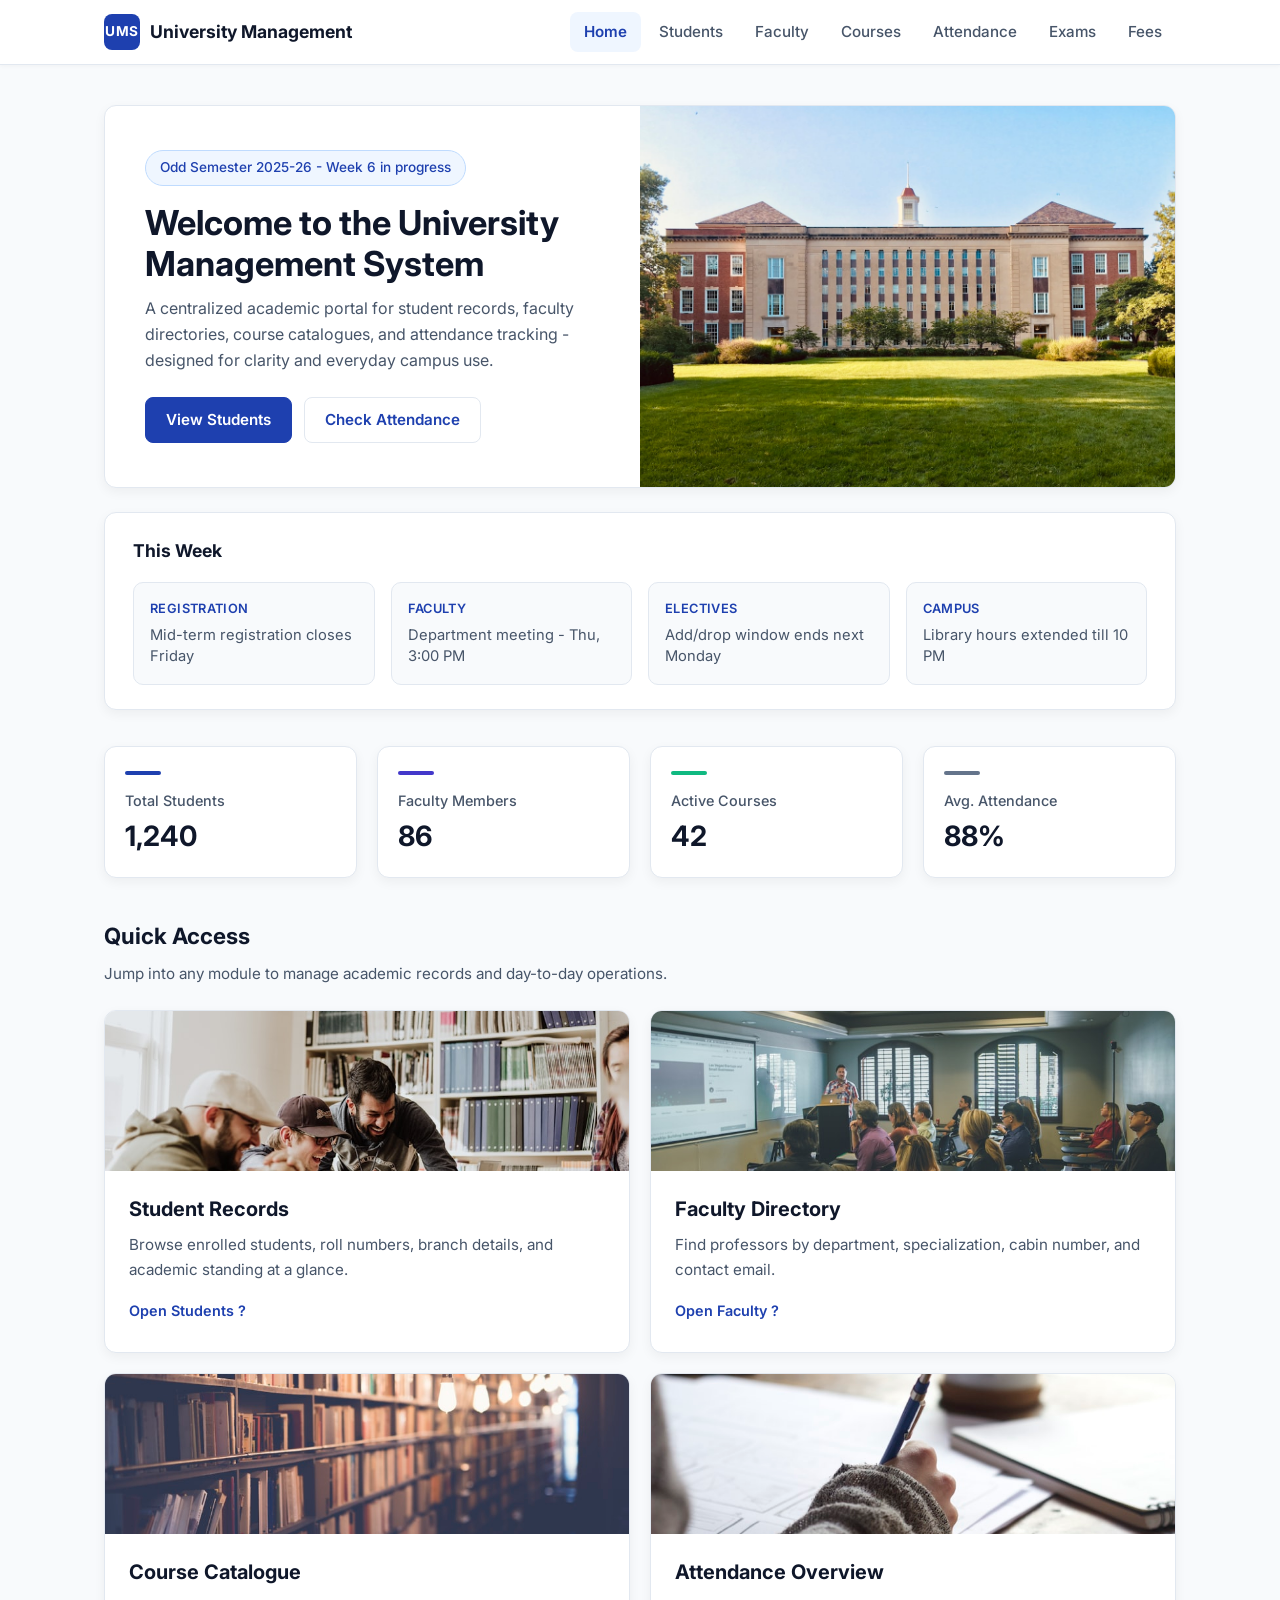
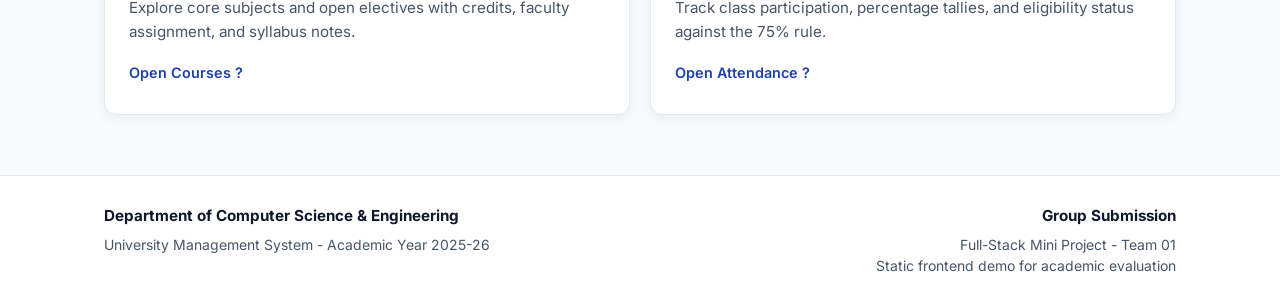
==== index.html @ fd05552b "feat(ui): add layout, home, student records, and placeholders" ====
<!DOCTYPE html>
<html lang="en">
<head>
  <meta charset="UTF-8">
  <meta name="viewport" content="width=device-width, initial-scale=1.0">
  <title>Home | University Management System</title>
  <link rel="stylesheet" href="css/style.css">
</head>
<body>

  <header class="navbar">
    <div class="container">
      <a href="index.html" class="brand">
        <span class="brand-mark">UMS</span>
        <span>University Management</span>
      </a>
      <nav class="nav-links" aria-label="Main navigation">
        <a href="index.html" class="active">Home</a>
        <a href="students.html">Students</a>
        <a href="faculty.html">Faculty</a>
        <a href="courses.html">Courses</a>
        <a href="attendance.html">Attendance</a>
        <a href="exams.html">Exams</a>
        <a href="fees.html">Fees</a>
      </nav>
    </div>
  </header>

  <main class="page-content">
    <div class="container">

      <section class="hero">
        <div class="hero-copy">
          <span class="hero-notice">Odd Semester 2025-26 - Week 6 in progress</span>
          <h1>Welcome to the University Management System</h1>
          <p>
            A centralized academic portal for student records, faculty directories,
            course catalogues, and attendance tracking - designed for clarity and
            everyday campus use.
          </p>
          <div class="hero-actions">
            <a href="students.html" class="btn btn-primary">View Students</a>
            <a href="attendance.html" class="btn btn-secondary">Check Attendance</a>
          </div>
        </div>
        <div class="hero-media">
          <img src="images/campus-hero.jpg" alt="University campus buildings on a sunny day">
        </div>
      </section>

      <section class="week-strip" aria-label="This week highlights">
        <h3>This Week</h3>
        <div class="week-grid">
          <article class="week-item">
            <p class="week-label">Registration</p>
            <p class="week-text">Mid-term registration closes Friday</p>
          </article>
          <article class="week-item">
            <p class="week-label">Faculty</p>
            <p class="week-text">Department meeting - Thu, 3:00 PM</p>
          </article>
          <article class="week-item">
            <p class="week-label">Electives</p>
            <p class="week-text">Add/drop window ends next Monday</p>
          </article>
          <article class="week-item">
            <p class="week-label">Campus</p>
            <p class="week-text">Library hours extended till 10 PM</p>
          </article>
        </div>
      </section>

      <section class="metrics" aria-label="Key statistics">
        <article class="metric-card">
          <span class="accent"></span>
          <p class="label">Total Students</p>
          <p class="value">1,240</p>
        </article>
        <article class="metric-card">
          <span class="accent indigo"></span>
          <p class="label">Faculty Members</p>
          <p class="value">86</p>
        </article>
        <article class="metric-card">
          <span class="accent mint"></span>
          <p class="label">Active Courses</p>
          <p class="value">42</p>
        </article>
        <article class="metric-card">
          <span class="accent slate"></span>
          <p class="label">Avg. Attendance</p>
          <p class="value">88%</p>
        </article>
      </section>

      <section>
        <h2 class="section-title">Quick Access</h2>
        <p class="section-desc">Jump into any module to manage academic records and day-to-day operations.</p>

        <div class="feature-grid">
          <a href="students.html" class="feature-card">
            <div class="feature-image">
              <img src="images/feature-students.jpg" alt="Students collaborating on campus">
            </div>
            <div class="feature-body">
              <h3>Student Records</h3>
              <p>Browse enrolled students, roll numbers, branch details, and academic standing at a glance.</p>
              <span class="link">Open Students ?</span>
            </div>
          </a>
          <a href="faculty.html" class="feature-card">
            <div class="feature-image">
              <img src="images/feature-faculty.jpg" alt="Faculty teaching in a lecture hall">
            </div>
            <div class="feature-body">
              <h3>Faculty Directory</h3>
              <p>Find professors by department, specialization, cabin number, and contact email.</p>
              <span class="link">Open Faculty ?</span>
            </div>
          </a>
          <a href="courses.html" class="feature-card">
            <div class="feature-image">
              <img src="images/feature-courses.jpg" alt="Open books and study materials">
            </div>
            <div class="feature-body">
              <h3>Course Catalogue</h3>
              <p>Explore core subjects and open electives with credits, faculty assignment, and syllabus notes.</p>
              <span class="link">Open Courses ?</span>
            </div>
          </a>
          <a href="attendance.html" class="feature-card">
            <div class="feature-image">
              <img src="images/feature-attendance.jpg" alt="Student taking notes during a lecture">
            </div>
            <div class="feature-body">
              <h3>Attendance Overview</h3>
              <p>Track class participation, percentage tallies, and eligibility status against the 75% rule.</p>
              <span class="link">Open Attendance ?</span>
            </div>
          </a>
        </div>
      </section>

    </div>
  </main>

  <footer class="footer">
    <div class="container">
      <div>
        <h4>Department of Computer Science &amp; Engineering</h4>
        <p>University Management System - Academic Year 2025-26</p>
      </div>
      <div class="footer-meta">
        <h4>Group Submission</h4>
        <p>Full-Stack Mini Project - Team 01</p>
        <p>Static frontend demo for academic evaluation</p>
      </div>
    </div>
  </footer>

</body>
</html>
---- css/style.css ----
@import url('https://fonts.googleapis.com/css2?family=Inter:wght@400;500;600;700&display=swap');

* {
  margin: 0;
  padding: 0;
  box-sizing: border-box;
}

body {
  font-family: 'Inter', system-ui, -apple-system, sans-serif;
  background-color: #f8fafc;
  color: #475569;
  font-size: 1rem;
  line-height: 1.6;
  min-height: 100vh;
  display: flex;
  flex-direction: column;
}

a {
  text-decoration: none;
  color: inherit;
}

ul {
  list-style: none;
}

img {
  max-width: 100%;
  display: block;
}

.container {
  width: 100%;
  max-width: 1120px;
  margin: 0 auto;
  padding: 0 24px;
}

.page-content {
  flex: 1;
  padding: 40px 0 60px;
}

.navbar {
  background-color: #ffffff;
  border-bottom: 1px solid #e2e8f0;
  box-shadow: 0 1px 4px rgba(0, 0, 0, 0.04);
  position: sticky;
  top: 0;
  z-index: 100;
}

.navbar .container {
  display: flex;
  align-items: center;
  justify-content: space-between;
  min-height: 64px;
  gap: 16px;
}

.brand {
  display: flex;
  align-items: center;
  gap: 10px;
  font-weight: 700;
  font-size: 1.1rem;
  color: #0f172a;
}

.brand-mark {
  display: inline-flex;
  align-items: center;
  justify-content: center;
  width: 36px;
  height: 36px;
  background-color: #1e40af;
  color: #ffffff;
  border-radius: 8px;
  font-size: 0.85rem;
  font-weight: 700;
  letter-spacing: 0.5px;
}

.nav-links {
  display: flex;
  align-items: center;
  gap: 4px;
  flex-wrap: wrap;
}

.nav-links a {
  padding: 8px 14px;
  border-radius: 8px;
  font-size: 0.95rem;
  font-weight: 500;
  color: #475569;
  transition: background-color 0.2s ease, color 0.2s ease;
}

.nav-links a:hover {
  background-color: #f1f5f9;
  color: #1e40af;
}

.nav-links a.active {
  background-color: #eff6ff;
  color: #1e40af;
  font-weight: 600;
}

.page-header {
  margin-bottom: 32px;
}

.page-header h1 {
  font-size: 2.1rem;
  font-weight: 700;
  color: #0f172a;
  line-height: 1.25;
  margin-bottom: 8px;
}

.page-header .subtitle {
  font-size: 1rem;
  color: #475569;
  max-width: 640px;
}

.page-header .meta {
  margin-top: 10px;
  font-size: 0.95rem;
  color: #475569;
}

.page-header .meta strong {
  color: #0f172a;
}

.hero {
  background-color: #ffffff;
  border: 1px solid #e2e8f0;
  border-radius: 12px;
  box-shadow: 0 4px 12px rgba(0, 0, 0, 0.05);
  padding: 0;
  margin-bottom: 24px;
  display: grid;
  grid-template-columns: 1fr 1fr;
  gap: 0;
  align-items: stretch;
  overflow: hidden;
}

.hero-copy {
  padding: 44px 40px;
  display: flex;
  flex-direction: column;
  justify-content: center;
}

.hero h1 {
  font-size: 2.15rem;
  font-weight: 700;
  color: #0f172a;
  line-height: 1.2;
  margin-bottom: 12px;
}

.hero-copy > p {
  font-size: 1rem;
  color: #475569;
  margin-bottom: 24px;
  max-width: 480px;
}

.hero-notice {
  display: inline-block;
  background-color: #eff6ff;
  color: #1e40af;
  border: 1px solid #bfdbfe;
  border-radius: 20px;
  padding: 6px 14px;
  font-size: 0.85rem;
  font-weight: 500;
  margin-bottom: 16px;
  width: fit-content;
}

.hero-actions {
  display: flex;
  flex-wrap: wrap;
  gap: 12px;
}

.hero-media {
  min-height: 340px;
  height: 100%;
  overflow: hidden;
  background-color: #e2e8f0;
}

.hero-media img {
  width: 100%;
  height: 100%;
  min-height: 340px;
  object-fit: cover;
  display: block;
}

.week-strip {
  background-color: #ffffff;
  border: 1px solid #e2e8f0;
  border-radius: 12px;
  box-shadow: 0 4px 12px rgba(0, 0, 0, 0.05);
  padding: 24px 28px;
  margin-bottom: 36px;
}

.week-strip h3 {
  font-size: 1.1rem;
  color: #0f172a;
  margin-bottom: 16px;
}

.week-grid {
  display: grid;
  grid-template-columns: repeat(4, 1fr);
  gap: 16px;
}

.week-item {
  background-color: #f8fafc;
  border: 1px solid #e2e8f0;
  border-radius: 10px;
  padding: 16px;
}

.week-label {
  font-size: 0.8rem;
  font-weight: 600;
  color: #1e40af;
  margin-bottom: 6px;
  text-transform: uppercase;
  letter-spacing: 0.03em;
}

.week-text {
  font-size: 0.92rem;
  color: #475569;
  line-height: 1.45;
}

.page-banner {
  width: 100%;
  height: 200px;
  border-radius: 12px;
  overflow: hidden;
  border: 1px solid #e2e8f0;
  box-shadow: 0 4px 12px rgba(0, 0, 0, 0.05);
  margin-bottom: 28px;
}

.page-banner img {
  width: 100%;
  height: 100%;
  object-fit: cover;
}

.btn {
  display: inline-block;
  padding: 10px 20px;
  border-radius: 8px;
  font-size: 0.95rem;
  font-weight: 600;
  border: 1px solid transparent;
  cursor: pointer;
  transition: background-color 0.2s ease, border-color 0.2s ease, color 0.2s ease;
}

.btn-primary {
  background-color: #1e40af;
  color: #ffffff;
  border-color: #1e40af;
}

.btn-primary:hover {
  background-color: #1e3a8a;
  border-color: #1e3a8a;
}

.btn-secondary {
  background-color: #ffffff;
  color: #1e40af;
  border-color: #e2e8f0;
}

.btn-secondary:hover {
  background-color: #f8fafc;
  border-color: #4338ca;
  color: #4338ca;
}

.metrics {
  display: grid;
  grid-template-columns: repeat(4, 1fr);
  gap: 20px;
  margin-bottom: 40px;
}

.metric-card {
  background-color: #ffffff;
  border: 1px solid #e2e8f0;
  border-radius: 12px;
  box-shadow: 0 4px 12px rgba(0, 0, 0, 0.05);
  padding: 24px 20px;
}

.metric-card .label {
  font-size: 0.9rem;
  color: #475569;
  margin-bottom: 8px;
  font-weight: 500;
}

.metric-card .value {
  font-size: 1.75rem;
  font-weight: 700;
  color: #0f172a;
  line-height: 1.2;
}

.metric-card .accent {
  display: block;
  width: 36px;
  height: 4px;
  border-radius: 4px;
  background-color: #1e40af;
  margin-bottom: 14px;
}

.metric-card .accent.indigo {
  background-color: #4338ca;
}

.metric-card .accent.mint {
  background-color: #10b981;
}

.metric-card .accent.slate {
  background-color: #64748b;
}

.section-title {
  font-size: 1.4rem;
  font-weight: 700;
  color: #0f172a;
  margin-bottom: 8px;
}

.section-desc {
  font-size: 0.95rem;
  color: #475569;
  margin-bottom: 24px;
}

.feature-grid {
  display: grid;
  grid-template-columns: repeat(2, 1fr);
  gap: 20px;
}

.feature-card {
  background-color: #ffffff;
  border: 1px solid #e2e8f0;
  border-radius: 12px;
  box-shadow: 0 4px 12px rgba(0, 0, 0, 0.05);
  overflow: hidden;
  transition: border-color 0.2s ease, box-shadow 0.2s ease;
}

.feature-card:hover {
  border-color: #bfdbfe;
  box-shadow: 0 6px 16px rgba(30, 64, 175, 0.08);
}

.feature-card .feature-image {
  width: 100%;
  height: 160px;
  overflow: hidden;
}

.feature-card .feature-image img {
  width: 100%;
  height: 100%;
  object-fit: cover;
}

.feature-card .feature-body {
  padding: 22px 24px 28px;
}

.feature-card h3 {
  font-size: 1.25rem;
  color: #0f172a;
  margin-bottom: 8px;
}

.feature-card p {
  font-size: 0.95rem;
  color: #475569;
  margin-bottom: 16px;
}

.feature-card .link {
  font-size: 0.9rem;
  font-weight: 600;
  color: #1e40af;
}

.feature-card:hover .link {
  color: #4338ca;
}

.card-grid {
  display: grid;
  grid-template-columns: repeat(auto-fit, minmax(260px, 1fr));
  gap: 20px;
}

.profile-card {
  background-color: #ffffff;
  border: 1px solid #e2e8f0;
  border-radius: 12px;
  box-shadow: 0 4px 12px rgba(0, 0, 0, 0.05);
  padding: 28px 24px;
}

.profile-avatar {
  width: 88px;
  height: 88px;
  border-radius: 50%;
  overflow: hidden;
  border: 3px solid #eff6ff;
  margin-bottom: 16px;
}

.profile-avatar img {
  width: 100%;
  height: 100%;
  object-fit: cover;
}

.profile-card h3 {
  font-size: 1.2rem;
  color: #0f172a;
  margin-bottom: 4px;
}

.profile-card .designation {
  font-size: 0.9rem;
  font-weight: 600;
  color: #4338ca;
  margin-bottom: 12px;
}

.profile-card .detail {
  font-size: 0.9rem;
  color: #475569;
  margin-bottom: 6px;
}

.profile-card .detail strong {
  color: #0f172a;
  font-weight: 500;
}

.course-section {
  margin-bottom: 40px;
}

.course-section h2 {
  font-size: 1.35rem;
  color: #0f172a;
  margin-bottom: 6px;
}

.course-section .section-desc {
  margin-bottom: 20px;
}

.course-grid {
  display: grid;
  grid-template-columns: repeat(auto-fit, minmax(300px, 1fr));
  gap: 20px;
}

.course-card {
  background-color: #ffffff;
  border: 1px solid #e2e8f0;
  border-radius: 12px;
  box-shadow: 0 4px 12px rgba(0, 0, 0, 0.05);
  overflow: hidden;
  display: flex;
  flex-direction: column;
}

.course-card .course-image {
  width: 100%;
  height: 150px;
  overflow: hidden;
}

.course-card .course-image img {
  width: 100%;
  height: 100%;
  object-fit: cover;
}

.course-card .course-body {
  padding: 20px 24px 24px;
  display: flex;
  flex-direction: column;
  gap: 10px;
}

.course-code {
  display: inline-block;
  background-color: #eff6ff;
  color: #1e40af;
  font-size: 0.8rem;
  font-weight: 600;
  padding: 4px 10px;
  border-radius: 20px;
  width: fit-content;
}

.person-cell {
  display: flex;
  align-items: center;
  gap: 12px;
}

.person-thumb {
  width: 36px;
  height: 36px;
  border-radius: 50%;
  object-fit: cover;
  border: 2px solid #e2e8f0;
  flex-shrink: 0;
}

.highlight-box.with-image {
  display: grid;
  grid-template-columns: 1fr 220px;
  gap: 24px;
  align-items: center;
  padding: 0;
  overflow: hidden;
}

.highlight-box.with-image .highlight-content {
  padding: 24px 28px;
}

.highlight-box.with-image .highlight-image {
  height: 100%;
  min-height: 180px;
}

.highlight-box.with-image .highlight-image img {
  width: 100%;
  height: 100%;
  object-fit: cover;
}

.course-card h3 {
  font-size: 1.2rem;
  color: #0f172a;
}

.course-meta {
  display: flex;
  flex-wrap: wrap;
  gap: 10px 16px;
  font-size: 0.9rem;
  color: #475569;
}

.course-meta span {
  font-weight: 500;
  color: #0f172a;
}

.course-card .syllabus {
  font-size: 0.95rem;
  color: #475569;
  line-height: 1.55;
  margin-top: 4px;
}

.highlight-box {
  background-color: #ffffff;
  border: 1px solid #e2e8f0;
  border-radius: 12px;
  box-shadow: 0 4px 12px rgba(0, 0, 0, 0.05);
  padding: 24px 28px;
  margin-bottom: 32px;
}

.highlight-box h2 {
  font-size: 1.25rem;
  color: #0f172a;
  margin-bottom: 8px;
}

.highlight-box p {
  font-size: 0.95rem;
  color: #475569;
  max-width: 720px;
}

.highlight-box .rule {
  margin-top: 12px;
  font-weight: 600;
  color: #1e40af;
  font-size: 0.95rem;
}

.table-wrap {
  background-color: #ffffff;
  border: 1px solid #e2e8f0;
  border-radius: 12px;
  box-shadow: 0 4px 12px rgba(0, 0, 0, 0.05);
  overflow-x: auto;
}

table {
  width: 100%;
  border-collapse: collapse;
  font-size: 0.95rem;
}

thead {
  background-color: #f1f5f9;
}

th {
  text-align: left;
  padding: 12px 16px;
  font-weight: 600;
  color: #0f172a;
  font-size: 0.9rem;
  border-bottom: 1px solid #e2e8f0;
  white-space: nowrap;
}

td {
  padding: 12px 16px;
  border-bottom: 1px solid #e2e8f0;
  color: #475569;
  vertical-align: middle;
}

tbody tr:last-child td {
  border-bottom: none;
}

tbody tr:hover {
  background-color: #f8fafc;
}

.badge {
  display: inline-block;
  padding: 4px 10px;
  border-radius: 20px;
  font-size: 0.8rem;
  font-weight: 600;
  white-space: nowrap;
}

.badge-green {
  background-color: #d1fae5;
  color: #065f46;
}

.badge-blue {
  background-color: #dbeafe;
  color: #1e40af;
}

.badge-indigo {
  background-color: #e0e7ff;
  color: #3730a3;
}

.badge-amber {
  background-color: #fef3c7;
  color: #92400e;
}

.badge-red {
  background-color: #fee2e2;
  color: #991b1b;
}

.footer {
  background-color: #ffffff;
  border-top: 1px solid #e2e8f0;
  padding: 28px 0;
  margin-top: auto;
}

.footer .container {
  display: flex;
  flex-wrap: wrap;
  justify-content: space-between;
  gap: 16px;
  align-items: flex-start;
}

.footer h4 {
  font-size: 0.95rem;
  color: #0f172a;
  margin-bottom: 6px;
}

.footer p {
  font-size: 0.875rem;
  color: #475569;
  line-height: 1.5;
}

.footer-meta {
  text-align: right;
}

/* ---- Placeholder Modules (Exams / Fees) ---- */
.placeholder-card {
  background-color: #ffffff;
  border: 1px solid #e2e8f0;
  border-radius: 12px;
  box-shadow: 0 4px 12px rgba(0, 0, 0, 0.05);
  padding: 32px 28px;
}

.placeholder-status {
  display: flex;
  flex-wrap: wrap;
  align-items: center;
  gap: 12px;
  margin-bottom: 18px;
}

.assigned-badge {
  display: inline-block;
  padding: 4px 12px;
  border-radius: 20px;
  font-size: 0.8rem;
  font-weight: 600;
  background-color: #eff6ff;
  color: #1e40af;
  border: 1px solid #bfdbfe;
}

.placeholder-desc {
  font-size: 1rem;
  color: #475569;
  line-height: 1.6;
  max-width: 720px;
  margin-bottom: 28px;
}

.placeholder-heading {
  font-size: 1.25rem;
  font-weight: 700;
  color: #0f172a;
  margin-bottom: 16px;
}

.wireframe-grid {
  display: grid;
  grid-template-columns: repeat(3, 1fr);
  gap: 16px;
}

.wireframe-box {
  background-color: #f8fafc;
  border: 2px dashed #cbd5e1;
  border-radius: 10px;
  padding: 22px 18px;
  min-height: 140px;
}

.wireframe-box h3 {
  font-size: 1.05rem;
  font-weight: 600;
  color: #0f172a;
  margin-bottom: 8px;
}

.wireframe-box p {
  font-size: 0.9rem;
  color: #64748b;
  line-height: 1.5;
}

/* ---- Responsive ---- */
@media (max-width: 960px) {
  .metrics {
    grid-template-columns: repeat(2, 1fr);
  }

  .hero {
    grid-template-columns: 1fr;
  }

  .hero-copy {
    padding: 32px 28px;
    order: 2;
  }

  .hero-media {
    min-height: 220px;
    order: 1;
  }

  .hero-media img {
    min-height: 220px;
  }

  .hero h1 {
    font-size: 2rem;
  }

  .week-grid {
    grid-template-columns: repeat(2, 1fr);
  }

  .wireframe-grid {
    grid-template-columns: repeat(2, 1fr);
  }

  .highlight-box.with-image {
    grid-template-columns: 1fr;
  }

  .highlight-box.with-image .highlight-image {
    min-height: 160px;
    order: -1;
  }
}

@media (max-width: 720px) {
  .navbar .container {
    flex-direction: column;
    align-items: flex-start;
    padding-top: 14px;
    padding-bottom: 14px;
  }

  .nav-links {
    width: 100%;
  }

  .nav-links a {
    padding: 8px 10px;
    font-size: 0.9rem;
  }

  .page-header h1 {
    font-size: 1.85rem;
  }

  .hero h1 {
    font-size: 1.85rem;
  }

  .hero-copy {
    padding: 28px 22px;
  }

  .feature-grid {
    grid-template-columns: 1fr;
  }

  .metrics {
    grid-template-columns: 1fr;
  }

  .week-grid {
    grid-template-columns: 1fr;
  }

  .wireframe-grid {
    grid-template-columns: 1fr;
  }

  .placeholder-card {
    padding: 24px 18px;
  }

  .footer .container {
    flex-direction: column;
  }

  .footer-meta {
    text-align: left;
  }

  .page-content {
    padding: 28px 0 48px;
  }
}

@media (max-width: 480px) {
  .container {
    padding: 0 16px;
  }

  .hero-actions {
    flex-direction: column;
  }

  .hero-actions .btn {
    text-align: center;
  }
}
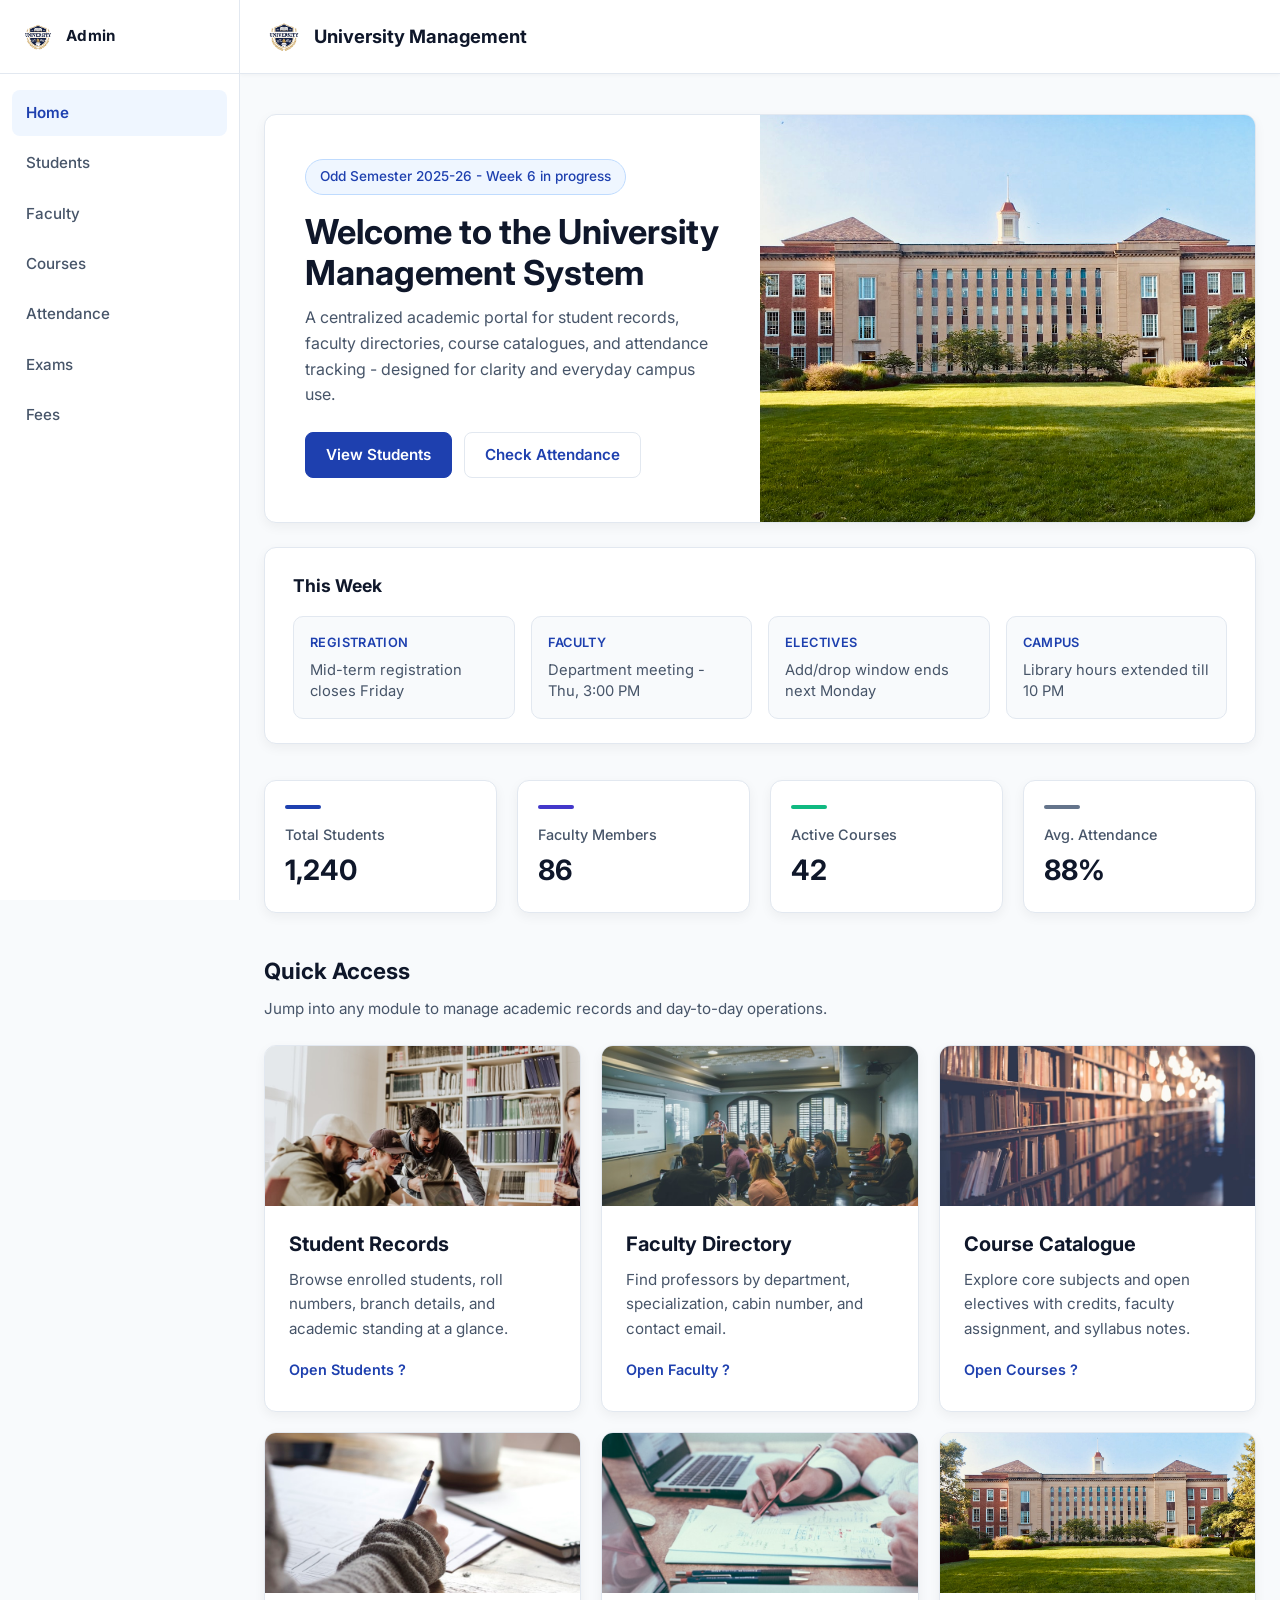
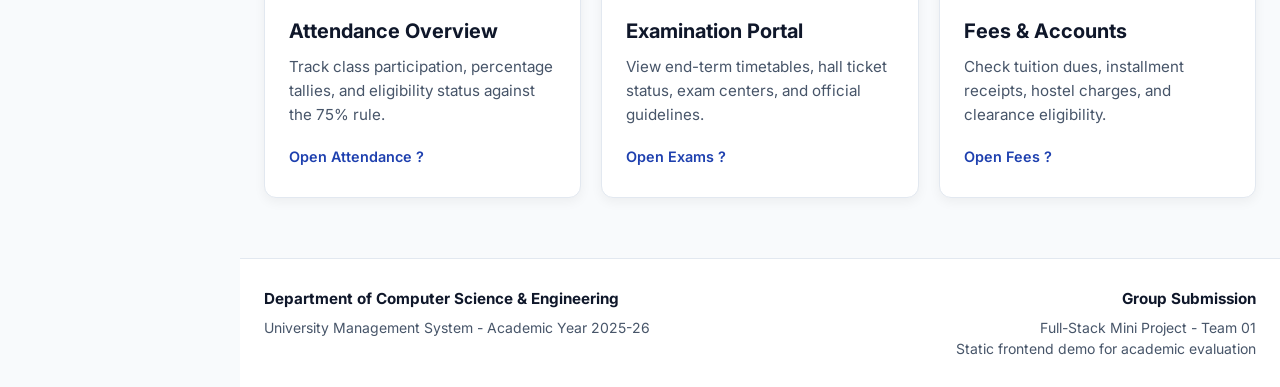
==== commit 3fcd98bf: "feat(ui): add sidebar layout, logo, and complete exams/fees modules Replace the top navbar with a li" ====
--- a/index.html
+++ b/index.html
@@ -8,13 +8,16 @@
 </head>
 <body>
 
-  <header class="navbar">
-    <div class="container">
-      <a href="index.html" class="brand">
-        <span class="brand-mark">UMS</span>
-        <span>University Management</span>
-      </a>
-      <nav class="nav-links" aria-label="Main navigation">
+  <input type="checkbox" id="sidebar-toggle" class="sidebar-toggle" aria-hidden="true">
+  <label for="sidebar-toggle" class="sidebar-backdrop" aria-label="Close menu"></label>
+
+  <div class="app-layout">
+    <aside class="sidebar" aria-label="Sidebar navigation">
+      <div class="sidebar-brand">
+        <img src="images/logo.png" alt="">
+        <span>Admin</span>
+      </div>
+      <nav class="sidebar-nav">
         <a href="index.html" class="active">Home</a>
         <a href="students.html">Students</a>
         <a href="faculty.html">Faculty</a>
@@ -23,8 +26,17 @@
         <a href="exams.html">Exams</a>
         <a href="fees.html">Fees</a>
       </nav>
-    </div>
-  </header>
+    </aside>
+
+    <div class="app-main">
+      <header class="topbar">
+        <label for="sidebar-toggle" class="menu-toggle" aria-label="Open menu">&#9776;</label>
+        <a href="index.html" class="brand">
+          <img src="images/logo.png" alt="University logo" class="brand-mark">
+          <span>University Management</span>
+        </a>
+      </header>
+
 
   <main class="page-content">
     <div class="container">
@@ -138,6 +150,26 @@
               <span class="link">Open Attendance ?</span>
             </div>
           </a>
+          <a href="exams.html" class="feature-card">
+            <div class="feature-image">
+              <img src="images/attendance-banner.jpg" alt="Student preparing for end-term examinations">
+            </div>
+            <div class="feature-body">
+              <h3>Examination Portal</h3>
+              <p>View end-term timetables, hall ticket status, exam centers, and official guidelines.</p>
+              <span class="link">Open Exams ?</span>
+            </div>
+          </a>
+          <a href="fees.html" class="feature-card">
+            <div class="feature-image">
+              <img src="images/campus-hero.jpg" alt="Campus accounts and fee services building">
+            </div>
+            <div class="feature-body">
+              <h3>Fees &amp; Accounts</h3>
+              <p>Check tuition dues, installment receipts, hostel charges, and clearance eligibility.</p>
+              <span class="link">Open Fees ?</span>
+            </div>
+          </a>
         </div>
       </section>
 
@@ -158,5 +190,8 @@
     </div>
   </footer>
 
+    </div>
+  </div>
+
 </body>
 </html>
--- a/css/style.css
+++ b/css/style.css
@@ -13,8 +13,6 @@
   font-size: 1rem;
   line-height: 1.6;
   min-height: 100vh;
-  display: flex;
-  flex-direction: column;
 }
 
 a {
@@ -38,26 +36,126 @@
   padding: 0 24px;
 }
 
-.page-content {
+.sidebar-toggle {
+  position: absolute;
+  opacity: 0;
+  pointer-events: none;
+}
+
+.app-layout {
+  display: flex;
+  min-height: 100vh;
+}
+
+.sidebar {
+  width: 240px;
+  flex-shrink: 0;
+  background-color: #ffffff;
+  color: #475569;
+  border-right: 1px solid #e2e8f0;
+  display: flex;
+  flex-direction: column;
+  position: sticky;
+  top: 0;
+  height: 100vh;
+  z-index: 200;
+}
+
+.sidebar-brand {
+  display: flex;
+  align-items: center;
+  gap: 10px;
+  height: 74px;
+  padding: 0 20px;
+  border-bottom: 1px solid #e2e8f0;
+  box-sizing: border-box;
+}
+
+.sidebar-brand img {
+  width: 36px;
+  height: 36px;
+  border-radius: 50%;
+  object-fit: contain;
+  background-color: #ffffff;
+}
+
+.sidebar-brand span {
+  font-size: 0.95rem;
+  font-weight: 700;
+  color: #0f172a;
+  letter-spacing: 0.02em;
+}
+
+.sidebar-nav {
+  display: flex;
+  flex-direction: column;
+  gap: 4px;
+  padding: 16px 12px;
+  overflow-y: auto;
+}
+
+.sidebar-nav a {
+  display: block;
+  padding: 11px 14px;
+  border-radius: 8px;
+  font-size: 0.95rem;
+  font-weight: 500;
+  color: #475569;
+  transition: background-color 0.2s ease, color 0.2s ease;
+}
+
+.sidebar-nav a:hover {
+  background-color: #f1f5f9;
+  color: #1e40af;
+}
+
+.sidebar-nav a.active {
+  background-color: #eff6ff;
+  color: #1e40af;
+  font-weight: 600;
+}
+
+.app-main {
   flex: 1;
-  padding: 40px 0 60px;
-}
-
-.navbar {
+  min-width: 0;
+  display: flex;
+  flex-direction: column;
+  min-height: 100vh;
+}
+
+.topbar {
   background-color: #ffffff;
   border-bottom: 1px solid #e2e8f0;
   box-shadow: 0 1px 4px rgba(0, 0, 0, 0.04);
   position: sticky;
   top: 0;
   z-index: 100;
-}
-
-.navbar .container {
+  height: 74px;
+  min-height: 74px;
   display: flex;
   align-items: center;
-  justify-content: space-between;
-  min-height: 64px;
-  gap: 16px;
+  padding: 0 24px;
+  gap: 14px;
+  box-sizing: border-box;
+}
+
+.menu-toggle {
+  display: none;
+  width: 40px;
+  height: 40px;
+  border-radius: 8px;
+  border: 1px solid #e2e8f0;
+  background-color: #ffffff;
+  color: #1e40af;
+  font-size: 1.25rem;
+  line-height: 1;
+  align-items: center;
+  justify-content: center;
+  cursor: pointer;
+}
+
+.menu-toggle:hover {
+  background-color: #eff6ff;
 }
 
 .brand {
@@ -65,49 +163,25 @@
   align-items: center;
   gap: 10px;
   font-weight: 700;
-  font-size: 1.1rem;
+  font-size: 1.15rem;
   color: #0f172a;
 }
 
 .brand-mark {
-  display: inline-flex;
-  align-items: center;
-  justify-content: center;
-  width: 36px;
-  height: 36px;
-  background-color: #1e40af;
-  color: #ffffff;
-  border-radius: 8px;
-  font-size: 0.85rem;
-  font-weight: 700;
-  letter-spacing: 0.5px;
-}
-
-.nav-links {
-  display: flex;
-  align-items: center;
-  gap: 4px;
-  flex-wrap: wrap;
-}
-
-.nav-links a {
-  padding: 8px 14px;
-  border-radius: 8px;
-  font-size: 0.95rem;
-  font-weight: 500;
-  color: #475569;
-  transition: background-color 0.2s ease, color 0.2s ease;
-}
-
-.nav-links a:hover {
-  background-color: #f1f5f9;
-  color: #1e40af;
-}
-
-.nav-links a.active {
-  background-color: #eff6ff;
-  color: #1e40af;
-  font-weight: 600;
+  display: block;
+  width: 40px;
+  height: 40px;
+  object-fit: contain;
+  border-radius: 50%;
+}
+
+.page-content {
+  flex: 1;
+  padding: 40px 0 60px;
+}
+
+.sidebar-backdrop {
+  display: none;
 }
 
 .page-header {
@@ -366,7 +440,7 @@
 
 .feature-grid {
   display: grid;
-  grid-template-columns: repeat(2, 1fr);
+  grid-template-columns: repeat(3, 1fr);
   gap: 20px;
 }
 
@@ -704,6 +778,114 @@
   color: #991b1b;
 }
 
+.badge-gray {
+  background-color: #e2e8f0;
+  color: #475569;
+}
+
+.metrics-3 {
+  grid-template-columns: repeat(3, 1fr);
+}
+
+.metric-card .value-sm {
+  font-size: 1.15rem;
+  line-height: 1.35;
+}
+
+.metric-card .metric-note {
+  margin-top: 12px;
+  font-size: 0.85rem;
+  color: #64748b;
+}
+
+.alert-box {
+  background-color: #eff6ff;
+  border: 1px solid #bfdbfe;
+  border-radius: 12px;
+  box-shadow: 0 4px 12px rgba(0, 0, 0, 0.04);
+  padding: 24px 28px;
+  margin-top: 32px;
+  margin-bottom: 8px;
+}
+
+.alert-box h2 {
+  font-size: 1.2rem;
+  color: #1e3a8a;
+  margin-bottom: 8px;
+}
+
+.alert-box .alert-intro {
+  font-size: 0.95rem;
+  color: #475569;
+  margin-bottom: 16px;
+  max-width: 760px;
+}
+
+.alert-list {
+  list-style: none;
+  display: grid;
+  gap: 12px;
+}
+
+.alert-list li {
+  background-color: #ffffff;
+  border: 1px solid #dbeafe;
+  border-radius: 10px;
+  padding: 14px 16px;
+  font-size: 0.95rem;
+  color: #334155;
+  line-height: 1.55;
+}
+
+.alert-list li strong {
+  color: #1e40af;
+  font-weight: 600;
+}
+
+.action-bar {
+  display: flex;
+  flex-wrap: wrap;
+  align-items: center;
+  justify-content: space-between;
+  gap: 20px;
+  background-color: #ffffff;
+  border: 1px solid #e2e8f0;
+  border-radius: 12px;
+  box-shadow: 0 4px 12px rgba(0, 0, 0, 0.05);
+  padding: 24px 28px;
+  margin-top: 32px;
+}
+
+.action-bar-copy {
+  flex: 1 1 280px;
+  max-width: 520px;
+}
+
+.action-bar-copy h2 {
+  font-size: 1.2rem;
+  color: #0f172a;
+  margin-bottom: 6px;
+}
+
+.action-bar-copy p {
+  font-size: 0.95rem;
+  color: #475569;
+  line-height: 1.5;
+}
+
+.action-bar-actions {
+  display: flex;
+  flex-wrap: wrap;
+  gap: 12px;
+}
+
+.btn-static,
+.btn-static:disabled {
+  opacity: 0.72;
+  cursor: not-allowed;
+  pointer-events: none;
+}
+
 .footer {
   background-color: #ffffff;
   border-top: 1px solid #e2e8f0;
@@ -807,8 +989,54 @@
 
 /* ---- Responsive ---- */
 @media (max-width: 960px) {
+  .sidebar {
+    position: fixed;
+    left: 0;
+    top: 0;
+    transform: translateX(-100%);
+    transition: transform 0.25s ease;
+    box-shadow: 8px 0 24px rgba(15, 23, 42, 0.2);
+  }
+
+  .sidebar-toggle:checked ~ .app-layout .sidebar {
+    transform: translateX(0);
+  }
+
+  .sidebar-backdrop {
+    display: block;
+    position: fixed;
+    inset: 0;
+    background-color: rgba(15, 23, 42, 0.4);
+    z-index: 150;
+    opacity: 0;
+    pointer-events: none;
+    transition: opacity 0.25s ease;
+  }
+
+  .sidebar-toggle:checked ~ .sidebar-backdrop {
+    opacity: 1;
+    pointer-events: auto;
+  }
+
+  .menu-toggle {
+    display: inline-flex;
+  }
+
+  .feature-grid {
+    grid-template-columns: repeat(2, 1fr);
+  }
+
   .metrics {
     grid-template-columns: repeat(2, 1fr);
+  }
+
+  .metrics-3 {
+    grid-template-columns: 1fr;
+  }
+
+  .action-bar {
+    flex-direction: column;
+    align-items: flex-start;
   }
 
   .hero {
@@ -852,20 +1080,12 @@
 }
 
 @media (max-width: 720px) {
-  .navbar .container {
-    flex-direction: column;
-    align-items: flex-start;
-    padding-top: 14px;
-    padding-bottom: 14px;
-  }
-
-  .nav-links {
-    width: 100%;
-  }
-
-  .nav-links a {
-    padding: 8px 10px;
-    font-size: 0.9rem;
+  .topbar {
+    padding: 0 16px;
+  }
+
+  .brand {
+    font-size: 1rem;
   }
 
   .page-header h1 {
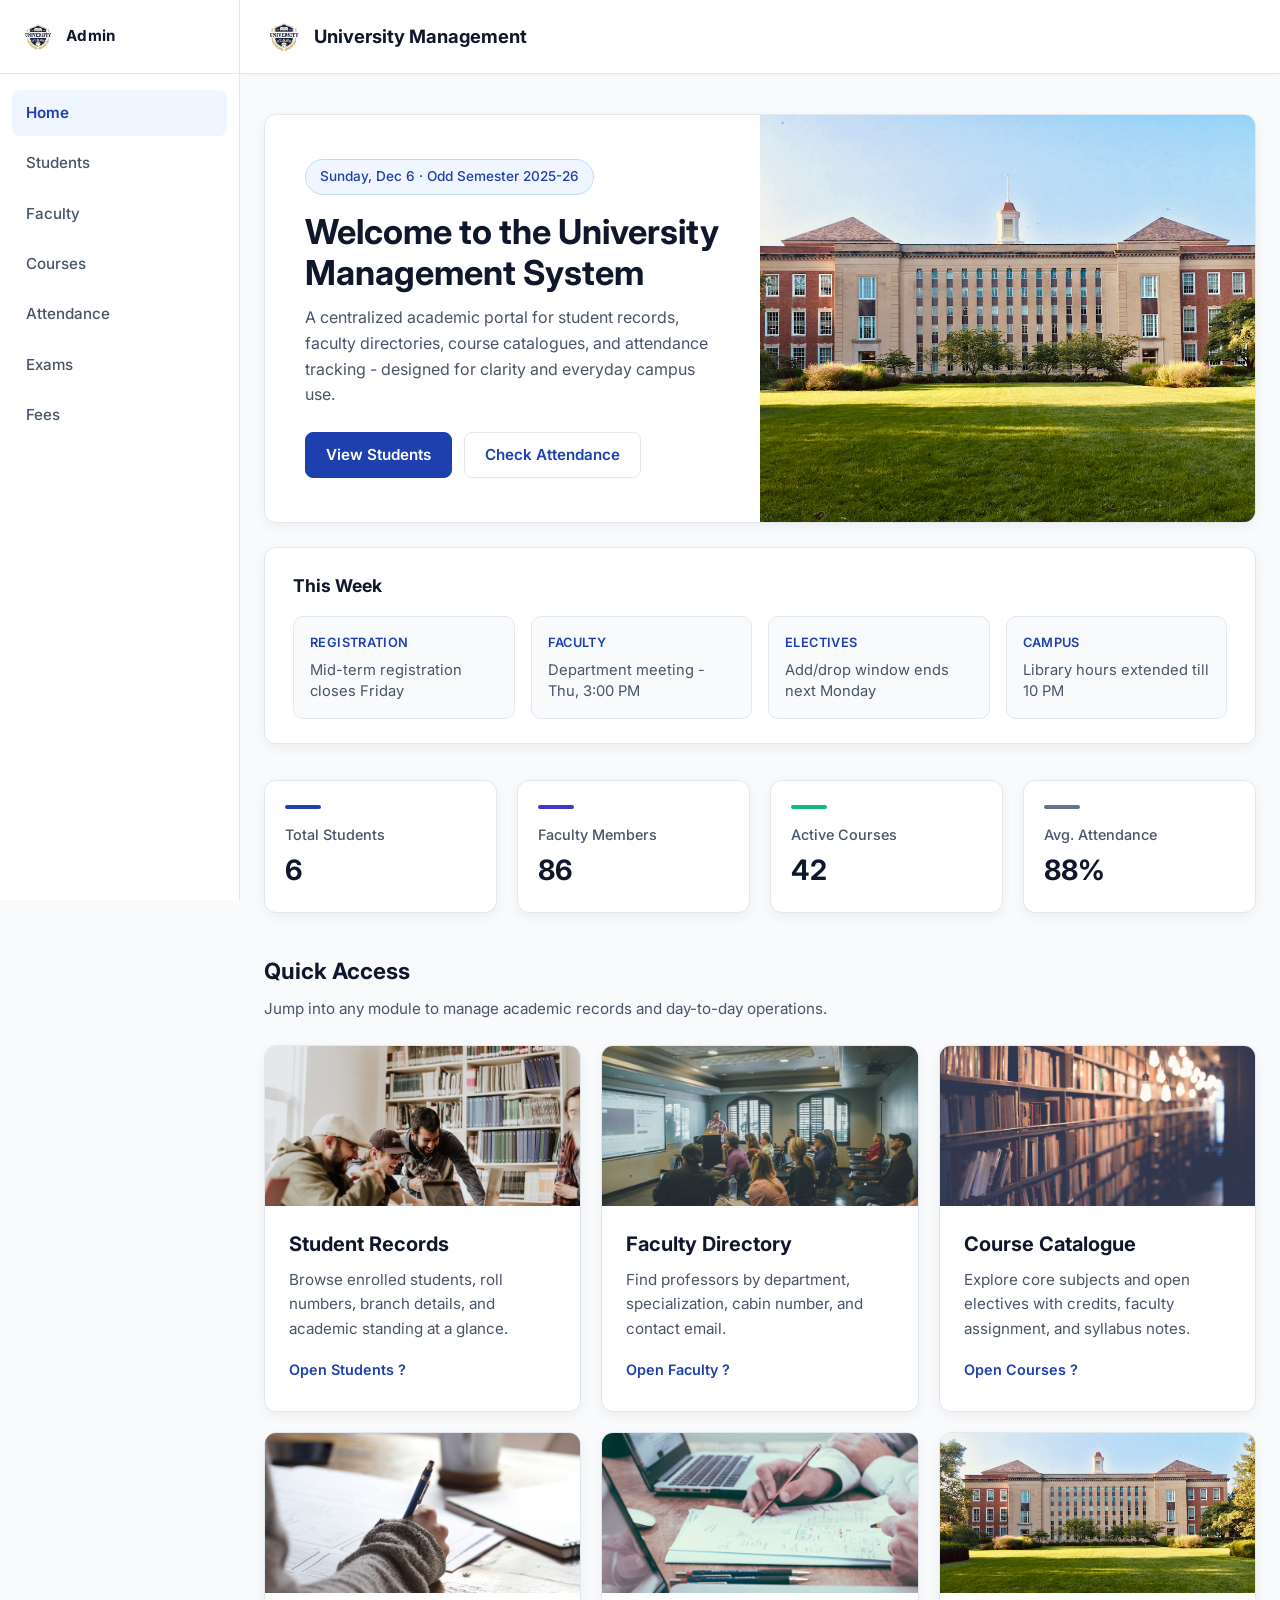
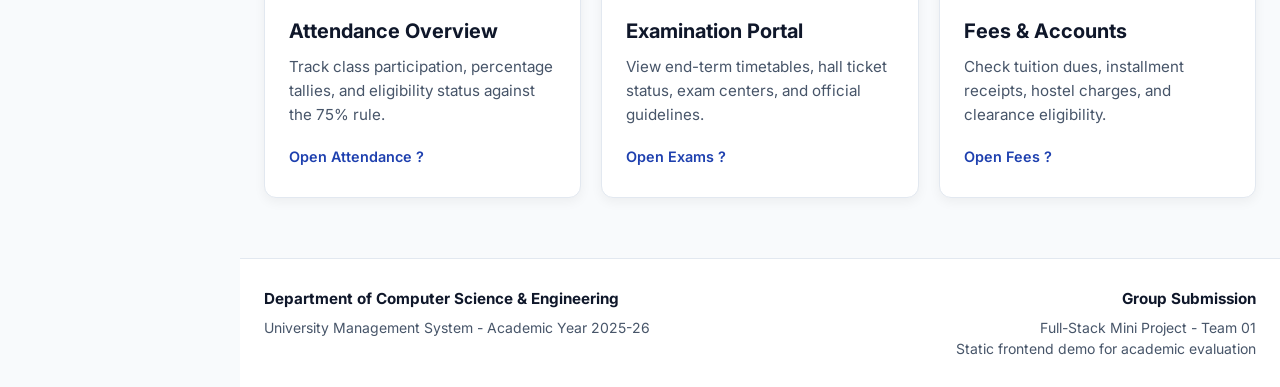
==== commit 2621ebc6: "feat(js): implement full student CRUD, image upload via FileReader, and dashboard sync" ====
--- a/index.html
+++ b/index.html
@@ -43,7 +43,7 @@
 
       <section class="hero">
         <div class="hero-copy">
-          <span class="hero-notice">Odd Semester 2025-26 - Week 6 in progress</span>
+          <span class="hero-notice" id="heroNotice">Odd Semester 2025-26 · Week 6 in progress</span>
           <h1>Welcome to the University Management System</h1>
           <p>
             A centralized academic portal for student records, faculty directories,
@@ -86,7 +86,7 @@
         <article class="metric-card">
           <span class="accent"></span>
           <p class="label">Total Students</p>
-          <p class="value">1,240</p>
+          <p class="value" id="totalStudentsCount">6</p>
         </article>
         <article class="metric-card">
           <span class="accent indigo"></span>
@@ -193,5 +193,6 @@
     </div>
   </div>
 
+  <script src="js/dashboard.js"></script>
 </body>
 </html>
--- a/css/style.css
+++ b/css/style.css
@@ -1146,3 +1146,342 @@
     text-align: center;
   }
 }
+
+/* ==========================================================================
+   Dynamic UI Additions (Filters, Modals, Action Buttons)
+   ========================================================================== */
+
+.filter-bar {
+  display: flex;
+  flex-wrap: wrap;
+  align-items: center;
+  justify-content: space-between;
+  gap: 12px;
+  margin-bottom: 20px;
+}
+
+.filter-group {
+  display: flex;
+  flex-wrap: wrap;
+  align-items: center;
+  gap: 10px;
+  flex: 1;
+}
+
+.filter-bar input[type="text"],
+.filter-bar select {
+  border: 1px solid #e2e8f0;
+  border-radius: 6px;
+  padding: 8px 12px;
+  font-size: 0.9rem;
+  font-family: inherit;
+  color: #0f172a;
+  background-color: #ffffff;
+  outline: none;
+  transition: border-color 0.2s ease, box-shadow 0.2s ease;
+}
+
+.filter-bar input[type="text"]:focus,
+.filter-bar select:focus {
+  border-color: #1e40af;
+  box-shadow: 0 0 0 3px rgba(30, 64, 175, 0.1);
+}
+
+.filter-bar input[type="text"] {
+  min-width: 260px;
+  flex: 1;
+}
+
+.filter-actions {
+  display: flex;
+  align-items: center;
+  gap: 12px;
+}
+
+.student-count-label {
+  font-size: 0.85rem;
+  color: #64748b;
+  font-weight: 500;
+  white-space: nowrap;
+}
+
+#openAddModalBtn.btn-primary,
+.filter-bar .btn-primary {
+  display: inline-flex;
+  align-items: center;
+  justify-content: center;
+  padding: 8px 16px;
+  border-radius: 6px;
+  font-size: 0.9rem;
+  font-weight: 600;
+  cursor: pointer;
+  background-color: #1e40af;
+  color: #ffffff;
+  border: 1px solid #1e40af;
+  transition: background-color 0.2s ease, border-color 0.2s ease;
+}
+
+#openAddModalBtn.btn-primary:hover,
+.filter-bar .btn-primary:hover {
+  background-color: #1e3a8a;
+  border-color: #1e3a8a;
+}
+
+/* Row Actions */
+.action-buttons {
+  display: flex;
+  gap: 6px;
+  align-items: center;
+}
+
+.btn-edit {
+  display: inline-flex;
+  align-items: center;
+  justify-content: center;
+  padding: 4px 10px;
+  font-size: 0.78rem;
+  font-weight: 500;
+  color: #1e40af;
+  background-color: #e0e7ff;
+  border: 1px solid #c7d2fe;
+  border-radius: 4px;
+  cursor: pointer;
+  transition: background-color 0.2s ease, color 0.2s ease, border-color 0.2s ease;
+}
+
+.btn-edit:hover {
+  background-color: #c7d2fe;
+  color: #1e3a8a;
+  border-color: #a5b4fc;
+}
+
+/* Row Action & Delete Button */
+.btn-delete {
+  display: inline-flex;
+  align-items: center;
+  justify-content: center;
+  padding: 4px 10px;
+  font-size: 0.8rem;
+  font-weight: 500;
+  color: #991b1b;
+  background-color: #fee2e2;
+  border: 1px solid #fecaca;
+  border-radius: 6px;
+  cursor: pointer;
+  transition: background-color 0.2s ease, color 0.2s ease, border-color 0.2s ease;
+}
+
+.btn-delete:hover {
+  background-color: #ef4444;
+  color: #ffffff;
+  border-color: #ef4444;
+}
+
+/* Badge classes aliases */
+.badge-deans {
+  background-color: #d1fae5;
+  color: #065f46;
+}
+
+.badge-regular {
+  background-color: #dbeafe;
+  color: #1e40af;
+}
+
+.badge-pending {
+  background-color: #fef3c7;
+  color: #92400e;
+}
+
+/* Avatar placeholder fallback */
+.person-avatar-placeholder {
+  display: inline-flex;
+  align-items: center;
+  justify-content: center;
+  background-color: #e2e8f0;
+  color: #1e40af;
+  font-weight: 600;
+  font-size: 0.85rem;
+  line-height: 1;
+  text-transform: uppercase;
+}
+
+/* Modal Overlay & Card */
+.modal-overlay {
+  display: none;
+  position: fixed;
+  top: 0;
+  left: 0;
+  width: 100%;
+  height: 100%;
+  background: rgba(15, 23, 42, 0.6);
+  z-index: 1000;
+  align-items: center;
+  justify-content: center;
+  padding: 20px;
+  box-sizing: border-box;
+}
+
+.modal-overlay.active {
+  display: flex;
+}
+
+.modal-card {
+  background: #ffffff;
+  border-radius: 12px;
+  max-width: 480px;
+  width: 100%;
+  box-shadow: 0 20px 25px -5px rgba(0, 0, 0, 0.1), 0 10px 10px -5px rgba(0, 0, 0, 0.04);
+  overflow: hidden;
+  border: 1px solid #e2e8f0;
+}
+
+.modal-header {
+  display: flex;
+  align-items: center;
+  justify-content: space-between;
+  padding: 18px 24px;
+  border-bottom: 1px solid #e2e8f0;
+}
+
+.modal-header h3 {
+  font-size: 1.15rem;
+  font-weight: 700;
+  color: #0f172a;
+  margin: 0;
+}
+
+.modal-close-btn {
+  background: none;
+  border: none;
+  font-size: 1.5rem;
+  line-height: 1;
+  color: #64748b;
+  cursor: pointer;
+  padding: 4px;
+  border-radius: 4px;
+}
+
+.modal-close-btn:hover {
+  color: #0f172a;
+}
+
+.modal-body {
+  padding: 20px 24px;
+  display: flex;
+  flex-direction: column;
+  gap: 16px;
+}
+
+.modal-body .form-group {
+  display: flex;
+  flex-direction: column;
+  gap: 6px;
+}
+
+.modal-body label {
+  font-size: 0.85rem;
+  font-weight: 600;
+  color: #334155;
+}
+
+.modal-body input,
+.modal-body select {
+  border: 1px solid #e2e8f0;
+  border-radius: 6px;
+  padding: 8px 12px;
+  font-size: 0.9rem;
+  font-family: inherit;
+  color: #0f172a;
+  background-color: #ffffff;
+  outline: none;
+  transition: border-color 0.2s ease, box-shadow 0.2s ease;
+}
+
+.modal-body input:focus,
+.modal-body select:focus {
+  border-color: #1e40af;
+  box-shadow: 0 0 0 3px rgba(30, 64, 175, 0.1);
+}
+
+.modal-body input[readonly],
+.modal-body input:disabled {
+  background-color: #f1f5f9;
+  color: #64748b;
+  cursor: not-allowed;
+  border-color: #cbd5e1;
+}
+
+/* Avatar Upload Preview */
+.avatar-preview-wrapper {
+  display: flex;
+  align-items: center;
+  gap: 12px;
+  margin-top: 6px;
+}
+
+.avatar-preview-img,
+.avatar-preview-placeholder {
+  width: 44px;
+  height: 44px;
+  border-radius: 50%;
+  object-fit: cover;
+  border: 1px solid #cbd5e1;
+  flex-shrink: 0;
+}
+
+.avatar-preview-placeholder {
+  display: flex;
+  align-items: center;
+  justify-content: center;
+  background-color: #e2e8f0;
+  color: #475569;
+  font-size: 0.75rem;
+  font-weight: 600;
+  text-transform: uppercase;
+}
+
+.avatar-preview-wrapper input[type="file"] {
+  font-size: 0.85rem;
+  color: #475569;
+  border: none;
+  padding: 0;
+  background: transparent;
+}
+
+.modal-footer {
+  display: flex;
+  align-items: center;
+  justify-content: flex-end;
+  gap: 10px;
+  padding: 16px 24px;
+  background: #f8fafc;
+  border-top: 1px solid #e2e8f0;
+}
+
+@media (max-width: 640px) {
+  .filter-bar {
+    flex-direction: column;
+    align-items: stretch;
+  }
+
+  .filter-group {
+    flex-direction: column;
+    align-items: stretch;
+  }
+
+  .filter-bar input[type="text"] {
+    min-width: 100%;
+  }
+
+  .filter-actions {
+    flex-direction: column;
+    align-items: stretch;
+    gap: 8px;
+  }
+
+  .student-count-label {
+    text-align: center;
+  }
+}
+
